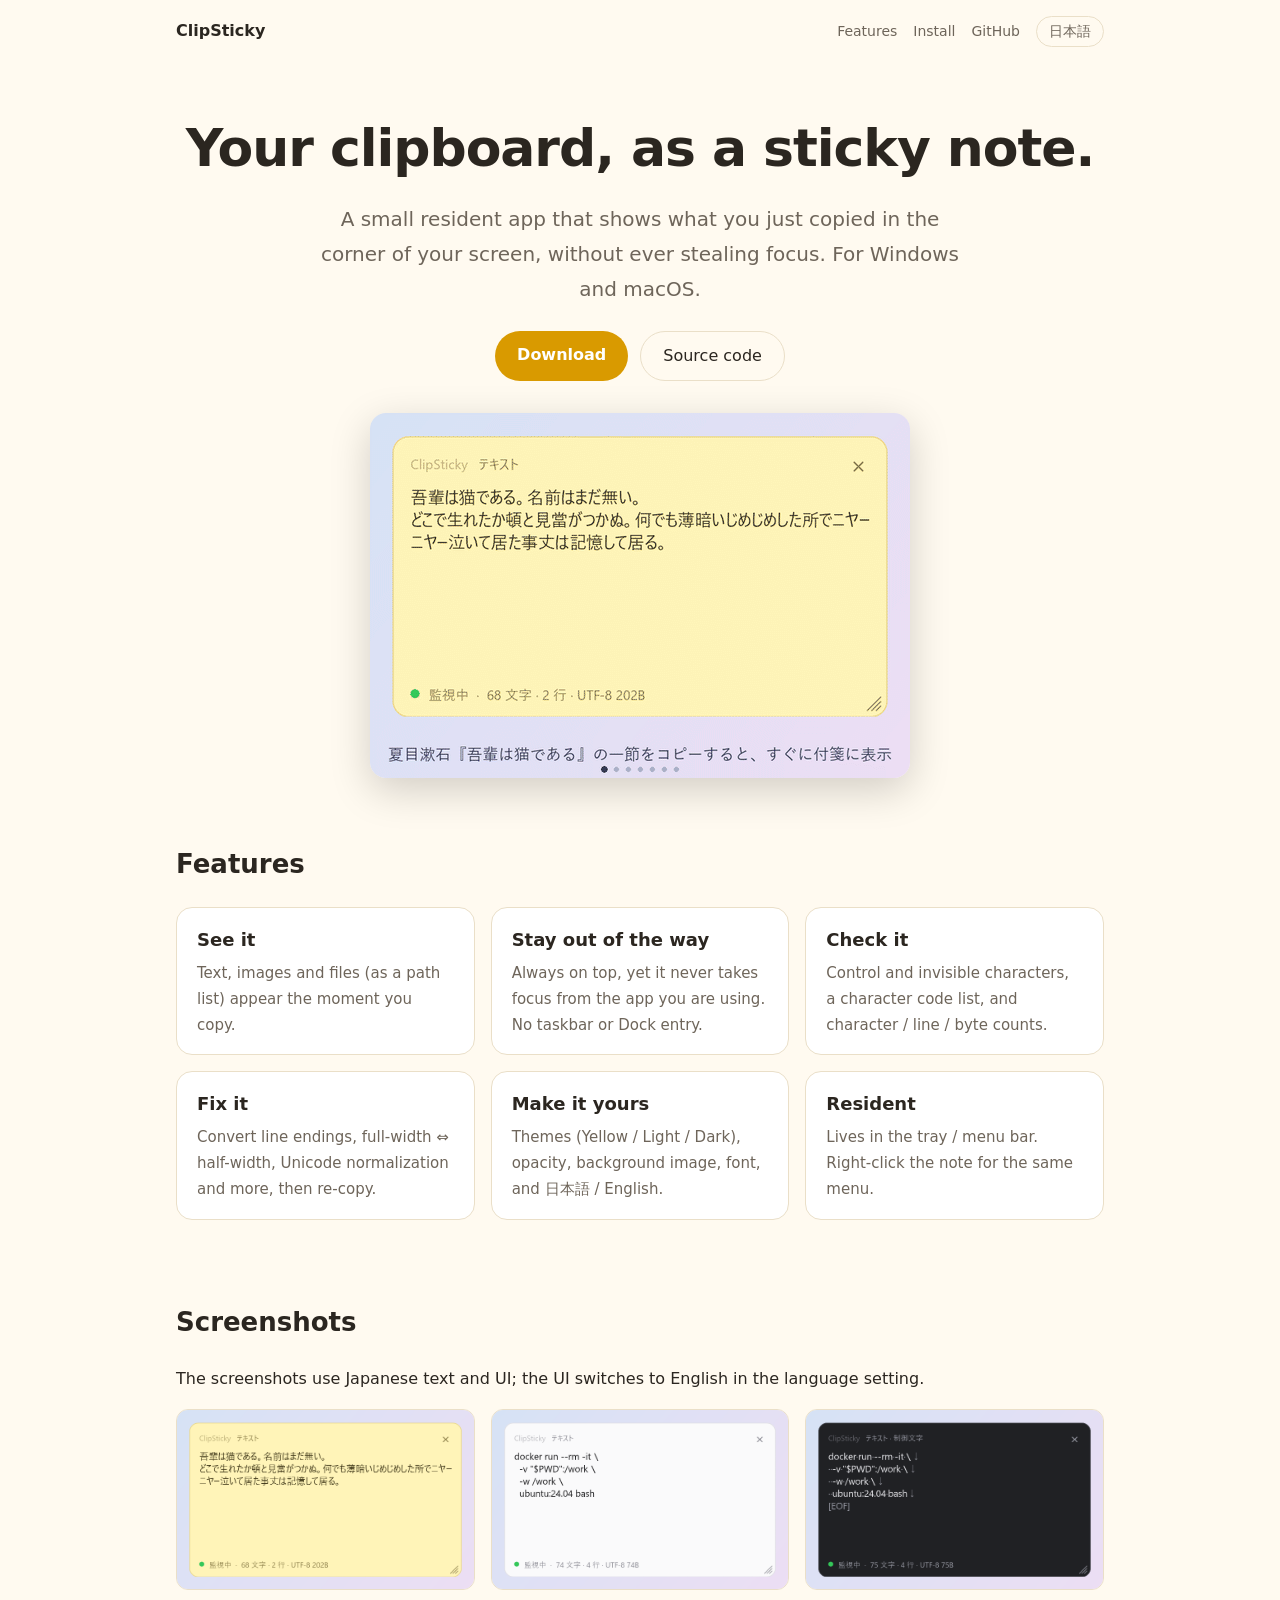
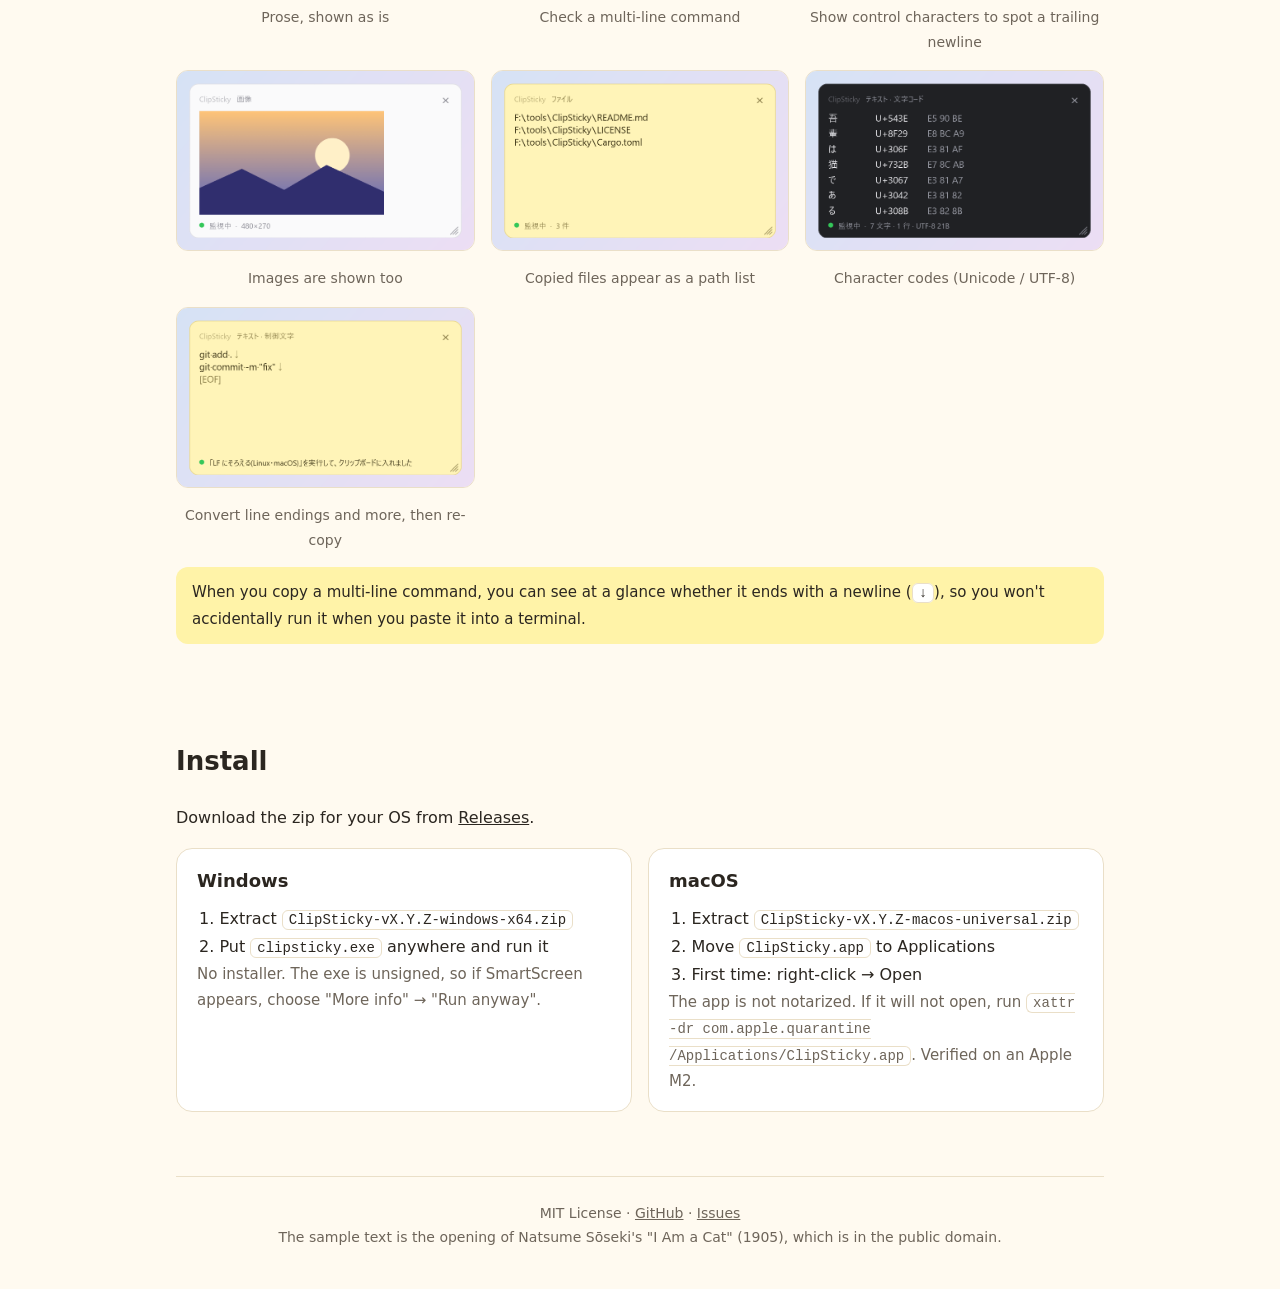
==== docs/en/index.html @ 487d05ed "GitHub Pages の紹介ページ(日本語 / English)を追加する docs/index.html(日本語)、docs/en/index.html(English)、docs/site.c" ====
<!doctype html>
<html lang="en">
<head>
<meta charset="utf-8">
<meta name="viewport" content="width=device-width, initial-scale=1">
<title>ClipSticky - Your clipboard as a sticky note</title>
<meta name="description" content="A small resident app that shows the latest clipboard contents as a sticky note in the corner of your screen. Windows and macOS, MIT licensed.">
<meta property="og:title" content="ClipSticky">
<meta property="og:description" content="A small resident app that shows the latest clipboard contents as a sticky note.">
<meta property="og:image" content="https://equinox79.github.io/ClipSticky/images/scene-3.png">
<link rel="alternate" hreflang="ja" href="https://equinox79.github.io/ClipSticky/">
<link rel="stylesheet" href="../site.css">
</head>
<body>
<div class="wrap">
  <header class="top">
    <span>ClipSticky</span>
    <nav>
      <a href="#features">Features</a>
      <a href="#install">Install</a>
      <a href="https://github.com/equinox79/ClipSticky">GitHub</a>
      <a class="lang" href="../" hreflang="ja">日本語</a>
    </nav>
  </header>

  <div class="hero">
    <h1>Your clipboard, as a sticky note.</h1>
    <p class="lead">A small resident app that shows what you just copied in the corner of your screen, without ever stealing focus. For Windows and macOS.</p>
    <div class="buttons">
      <a class="btn" href="https://github.com/equinox79/ClipSticky/releases/latest">Download</a>
      <a class="btn sub" href="https://github.com/equinox79/ClipSticky">Source code</a>
    </div>
    <img class="demo" src="../images/demo.gif" alt="ClipSticky in action: prose, a multi-line command, an image, files, a character code list and text conversion shown on a sticky note">
  </div>

  <section id="features">
    <h2>Features</h2>
    <div class="features">
      <div class="card"><h3>See it</h3><p>Text, images and files (as a path list) appear the moment you copy.</p></div>
      <div class="card"><h3>Stay out of the way</h3><p>Always on top, yet it never takes focus from the app you are using. No taskbar or Dock entry.</p></div>
      <div class="card"><h3>Check it</h3><p>Control and invisible characters, a character code list, and character / line / byte counts.</p></div>
      <div class="card"><h3>Fix it</h3><p>Convert line endings, full-width ⇔ half-width, Unicode normalization and more, then re-copy.</p></div>
      <div class="card"><h3>Make it yours</h3><p>Themes (Yellow / Light / Dark), opacity, background image, font, and 日本語 / English.</p></div>
      <div class="card"><h3>Resident</h3><p>Lives in the tray / menu bar. Right-click the note for the same menu.</p></div>
    </div>
  </section>

  <section id="shots">
    <h2>Screenshots</h2>
    <p>The screenshots use Japanese text and UI; the UI switches to English in the language setting.</p>
    <div class="shots">
      <figure><img src="../images/scene-1.png" alt="Prose" loading="lazy"><figcaption>Prose, shown as is</figcaption></figure>
      <figure><img src="../images/scene-2.png" alt="Multi-line command" loading="lazy"><figcaption>Check a multi-line command</figcaption></figure>
      <figure><img src="../images/scene-3.png" alt="Control characters" loading="lazy"><figcaption>Show control characters to spot a trailing newline</figcaption></figure>
      <figure><img src="../images/scene-4.png" alt="Image" loading="lazy"><figcaption>Images are shown too</figcaption></figure>
      <figure><img src="../images/scene-5.png" alt="File list" loading="lazy"><figcaption>Copied files appear as a path list</figcaption></figure>
      <figure><img src="../images/scene-6.png" alt="Character code list" loading="lazy"><figcaption>Character codes (Unicode / UTF-8)</figcaption></figure>
      <figure><img src="../images/scene-7.png" alt="Line ending conversion" loading="lazy"><figcaption>Convert line endings and more, then re-copy</figcaption></figure>
    </div>
    <p class="note">When you copy a multi-line command, you can see at a glance whether it ends with a newline (<code>↓</code>), so you won't accidentally run it when you paste it into a terminal.</p>
  </section>

  <section id="install">
    <h2>Install</h2>
    <p>Download the zip for your OS from <a href="https://github.com/equinox79/ClipSticky/releases/latest">Releases</a>.</p>
    <div class="cols">
      <div class="card">
        <h3>Windows</h3>
        <ol>
          <li>Extract <code>ClipSticky-vX.Y.Z-windows-x64.zip</code></li>
          <li>Put <code>clipsticky.exe</code> anywhere and run it</li>
        </ol>
        <p>No installer. The exe is unsigned, so if SmartScreen appears, choose "More info" → "Run anyway".</p>
      </div>
      <div class="card">
        <h3>macOS</h3>
        <ol>
          <li>Extract <code>ClipSticky-vX.Y.Z-macos-universal.zip</code></li>
          <li>Move <code>ClipSticky.app</code> to Applications</li>
          <li>First time: right-click → Open</li>
        </ol>
        <p>The app is not notarized. If it will not open, run <code>xattr -dr com.apple.quarantine /Applications/ClipSticky.app</code>. Verified on an Apple M2.</p>
      </div>
    </div>
  </section>

  <footer>
    MIT License · <a href="https://github.com/equinox79/ClipSticky">GitHub</a> · <a href="https://github.com/equinox79/ClipSticky/issues">Issues</a><br>
    The sample text is the opening of Natsume Sōseki's "I Am a Cat" (1905), which is in the public domain.
  </footer>
</div>
</body>
</html>
---- docs/site.css ----
:root {
  --bg: #fffaf0;
  --fg: #2b2620;
  --muted: #6e655a;
  --card: #ffffff;
  --line: #eadfc8;
  --accent: #d99a00;
  --accent-fg: #ffffff;
  --note: #fff3a8;
}
@media (prefers-color-scheme: dark) {
  :root {
    --bg: #1c1a17;
    --fg: #efe9dc;
    --muted: #a39a8b;
    --card: #26231f;
    --line: #3a352e;
    --accent: #f0b429;
    --accent-fg: #1c1a17;
    --note: #3a3418;
  }
}
* { box-sizing: border-box; }
html { scroll-behavior: smooth; }
body {
  margin: 0;
  background: var(--bg);
  color: var(--fg);
  font: 16px/1.75 system-ui, -apple-system, "Segoe UI", "Hiragino Sans", "Yu Gothic UI", sans-serif;
}
a { color: inherit; }
.wrap { max-width: 960px; margin: 0 auto; padding: 0 16px; }
header.top {
  display: flex; justify-content: space-between; align-items: center;
  padding: 16px 0; font-weight: 700;
}
header.top nav { display: flex; gap: 16px; align-items: center; font-weight: 400; font-size: 14px; }
header.top nav a { text-decoration: none; color: var(--muted); }
header.top nav a:hover { color: var(--fg); }
.lang { border: 1px solid var(--line); border-radius: 999px; padding: 2px 12px; }
.hero { text-align: center; padding: 40px 0 24px; }
.hero h1 { font-size: clamp(32px, 7vw, 52px); margin: 0 0 8px; letter-spacing: -0.02em; }
.hero p.lead { font-size: clamp(16px, 2.6vw, 20px); color: var(--muted); margin: 0 auto 24px; max-width: 640px; }
.buttons { display: flex; gap: 12px; justify-content: center; flex-wrap: wrap; margin-bottom: 32px; }
.btn {
  display: inline-block; padding: 10px 22px; border-radius: 999px; text-decoration: none;
  background: var(--accent); color: var(--accent-fg); font-weight: 700;
}
.btn.sub { background: transparent; color: var(--fg); border: 1px solid var(--line); font-weight: 400; }
.demo { display: block; margin: 0 auto; width: min(100%, 540px); height: auto; border-radius: 16px; box-shadow: 0 12px 40px rgba(0, 0, 0, 0.18); }
section { padding: 40px 0; }
section h2 { font-size: 26px; margin: 0 0 20px; }
.features { display: grid; grid-template-columns: repeat(auto-fit, minmax(260px, 1fr)); gap: 16px; }
.card { background: var(--card); border: 1px solid var(--line); border-radius: 16px; padding: 16px 20px; }
.card h3 { margin: 0 0 4px; font-size: 18px; }
.card p { margin: 0; color: var(--muted); font-size: 15px; }
.shots { display: grid; grid-template-columns: repeat(auto-fit, minmax(260px, 1fr)); gap: 16px; }
.shots figure { margin: 0; text-align: center; }
.shots img { width: 100%; height: auto; border-radius: 12px; border: 1px solid var(--line); }
.shots figcaption { font-size: 14px; color: var(--muted); margin-top: 6px; }
.note { background: var(--note); border-radius: 12px; padding: 12px 16px; font-size: 15px; }
code, pre { font-family: ui-monospace, "SFMono-Regular", Consolas, monospace; font-size: 14px; }
code { background: var(--card); border: 1px solid var(--line); border-radius: 6px; padding: 1px 6px; }
pre { background: var(--card); border: 1px solid var(--line); border-radius: 12px; padding: 12px 16px; overflow-x: auto; }
pre code { border: 0; padding: 0; background: none; }
.cols { display: grid; grid-template-columns: repeat(auto-fit, minmax(280px, 1fr)); gap: 16px; }
ol { padding-left: 1.4em; margin: 8px 0 0; }
footer { border-top: 1px solid var(--line); margin-top: 24px; padding: 24px 0 40px; color: var(--muted); font-size: 14px; text-align: center; }
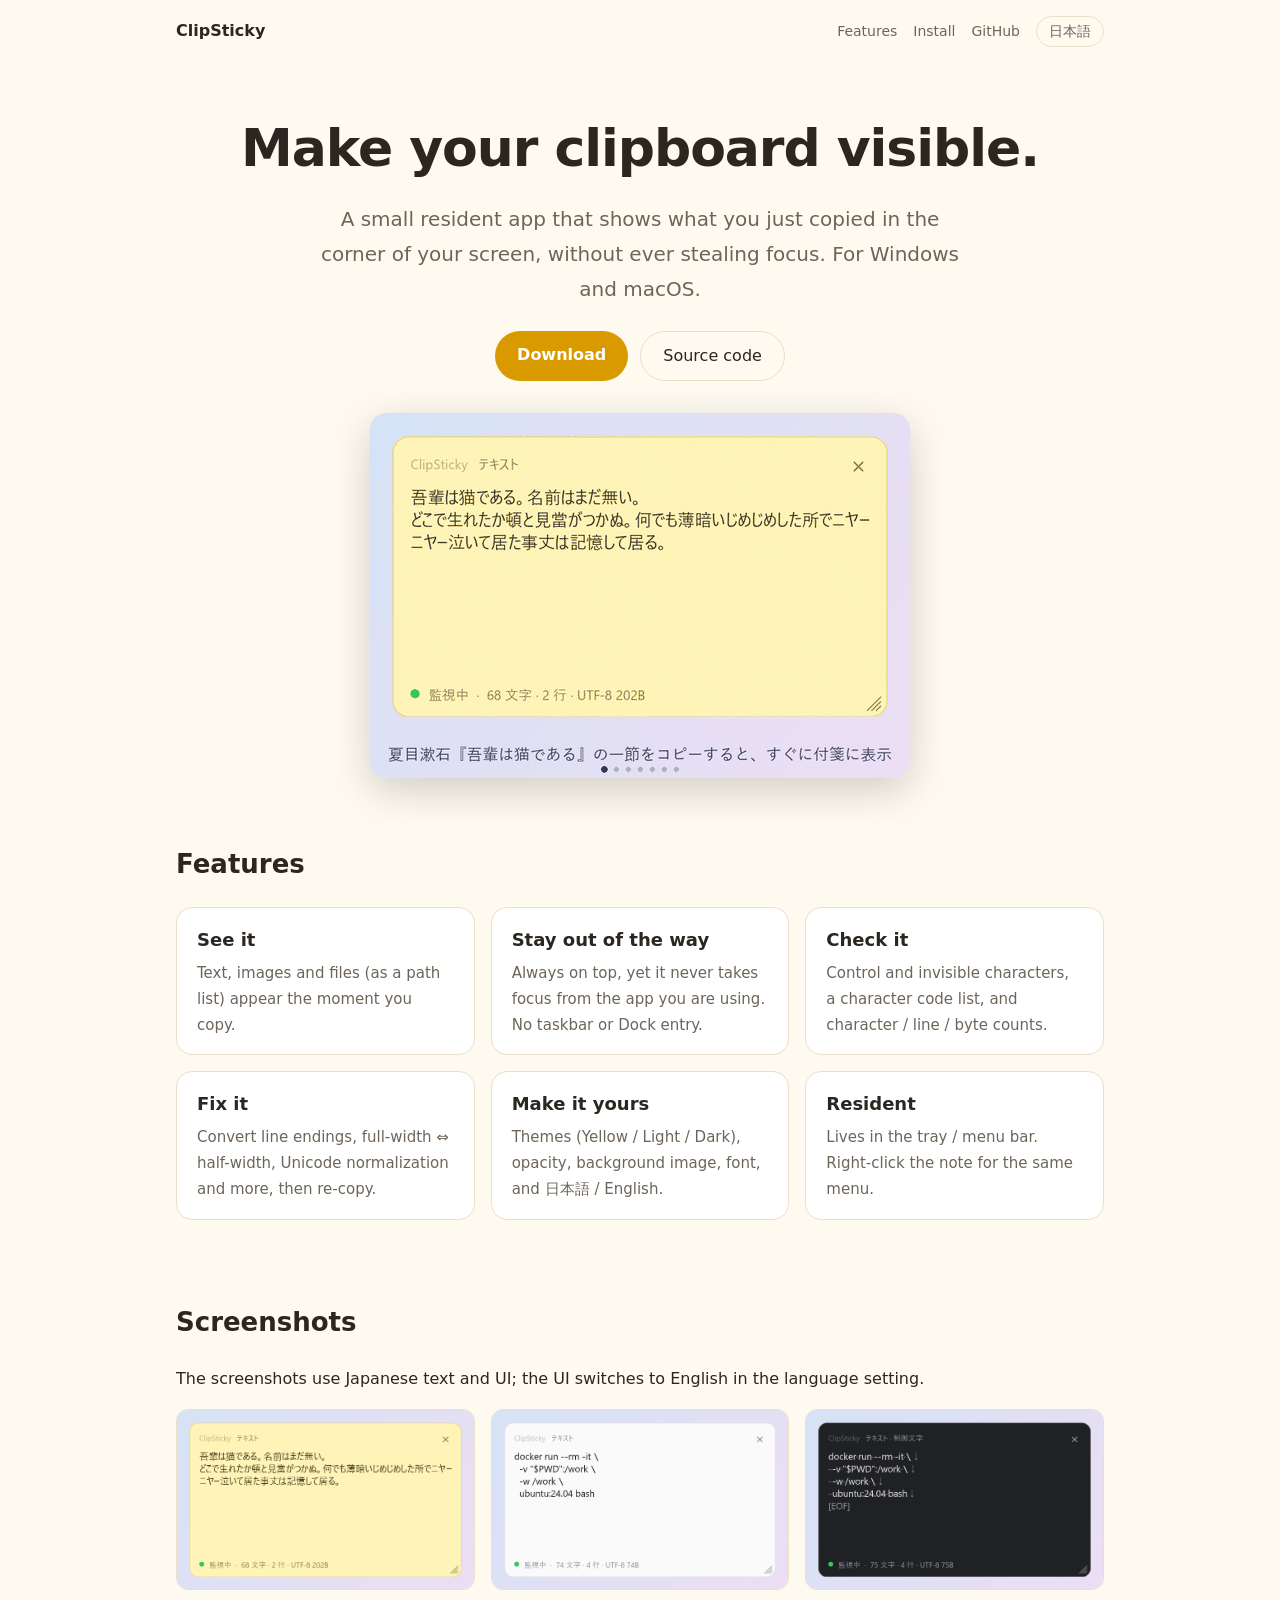
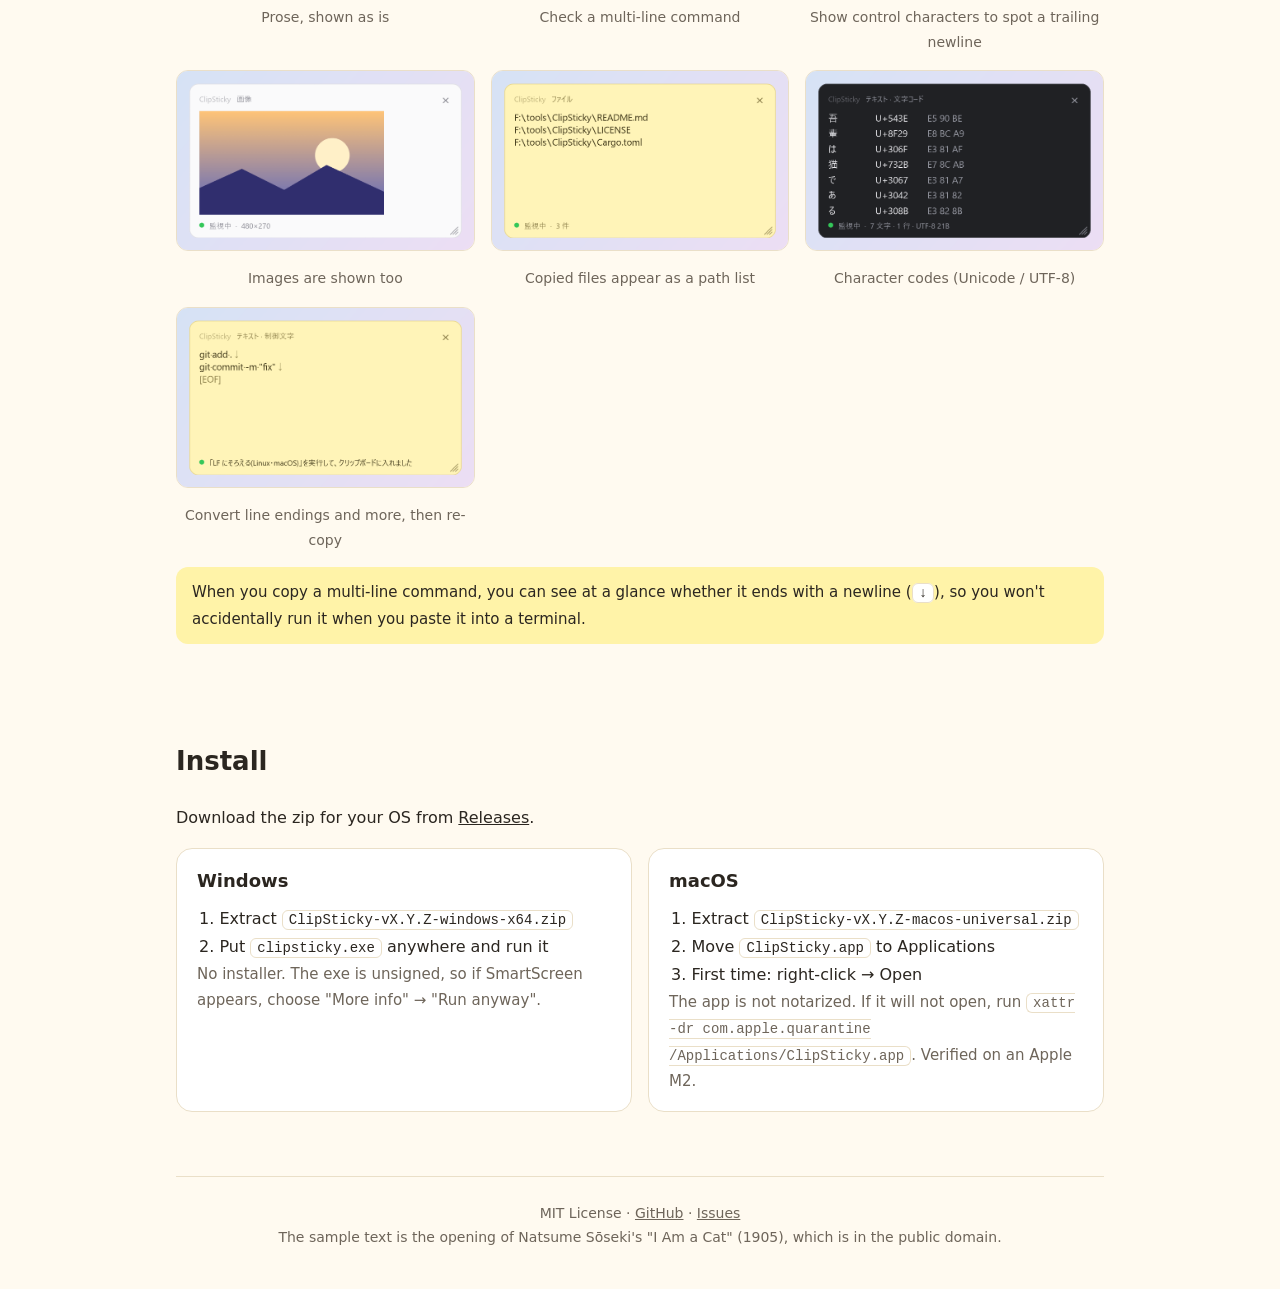
==== commit 470cfaab: "紹介ページのキャッチコピーを「クリップボードを見える化します」にする" ====
--- a/docs/en/index.html
+++ b/docs/en/index.html
@@ -24,7 +24,7 @@
   </header>
 
   <div class="hero">
-    <h1>Your clipboard, as a sticky note.</h1>
+    <h1>Make your clipboard visible.</h1>
     <p class="lead">A small resident app that shows what you just copied in the corner of your screen, without ever stealing focus. For Windows and macOS.</p>
     <div class="buttons">
       <a class="btn" href="https://github.com/equinox79/ClipSticky/releases/latest">Download</a>
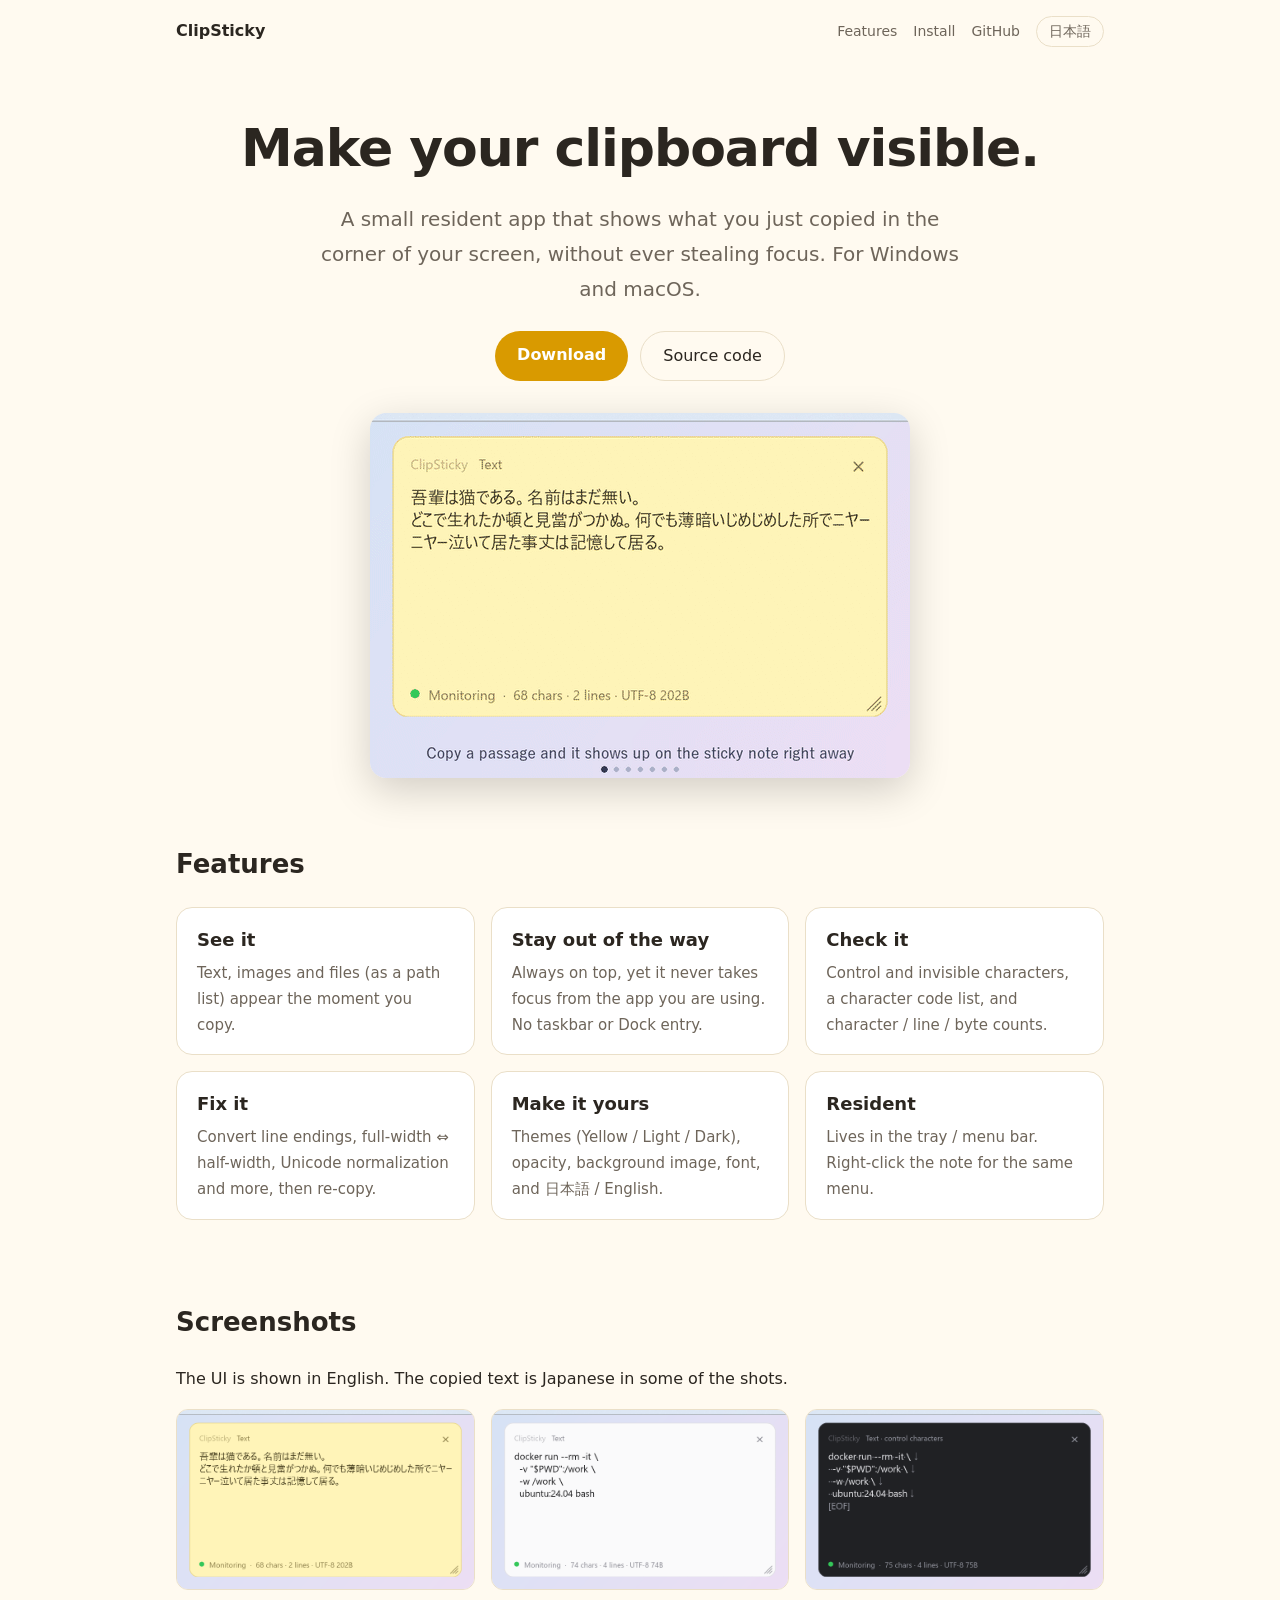
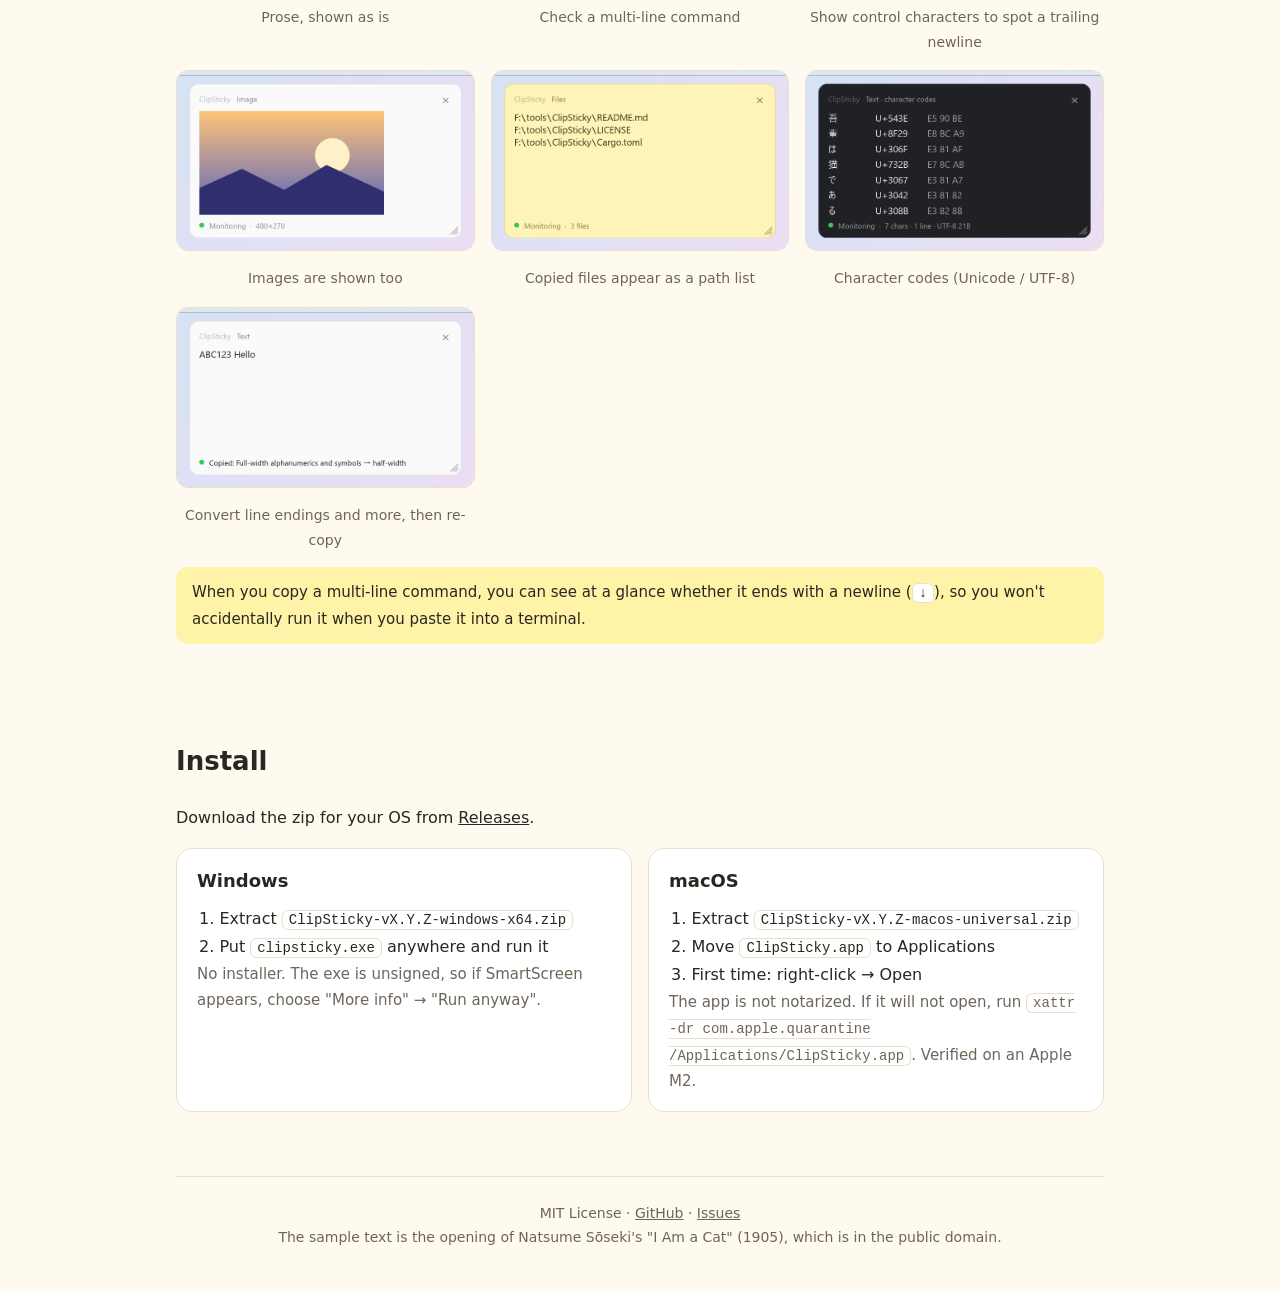
==== commit ac1ba930: "英語版の README と紹介ページのスクリーンショットを、英語の画面にする docs/images/en に、英語の UI で撮り直した場面 1〜7 とアニメ GIF を追加する。場面 7 は、全角" ====
--- a/docs/en/index.html
+++ b/docs/en/index.html
@@ -7,10 +7,22 @@
 <meta name="description" content="A small resident app that shows the latest clipboard contents as a sticky note in the corner of your screen. Windows and macOS, MIT licensed.">
 <meta property="og:title" content="ClipSticky">
 <meta property="og:description" content="A small resident app that shows the latest clipboard contents as a sticky note.">
-<meta property="og:image" content="https://equinox79.github.io/ClipSticky/images/scene-3.png">
+<meta property="og:image" content="https://equinox79.github.io/ClipSticky/images/en/scene-3.png">
 <link rel="alternate" hreflang="ja" href="https://equinox79.github.io/ClipSticky/">
 <link rel="stylesheet" href="../site.css">
-</head>
+<script>
+// 言語の切り替え: 選んだ言語を覚え、初回はブラウザの言語に合わせる / Remember the choice; first visit follows the browser language
+(function () {
+  var KEY = 'clipsticky-lang', here = 'en', stored = null;
+  try { stored = localStorage.getItem(KEY); } catch (e) {}
+  document.addEventListener('click', function (e) {
+    var a = e.target.closest && e.target.closest('a.lang');
+    if (a) { try { localStorage.setItem(KEY, a.hreflang); } catch (e2) {} }
+  });
+  var want = stored || ((navigator.language || 'en').slice(0, 2) === 'ja' ? 'ja' : 'en');
+  if (want !== here && !location.hash) location.replace('../');
+})();
+</script></head>
 <body>
 <div class="wrap">
   <header class="top">
@@ -30,7 +42,7 @@
       <a class="btn" href="https://github.com/equinox79/ClipSticky/releases/latest">Download</a>
       <a class="btn sub" href="https://github.com/equinox79/ClipSticky">Source code</a>
     </div>
-    <img class="demo" src="../images/demo.gif" alt="ClipSticky in action: prose, a multi-line command, an image, files, a character code list and text conversion shown on a sticky note">
+    <img class="demo" src="../images/en/demo.gif" alt="ClipSticky in action: prose, a multi-line command, an image, files, a character code list and text conversion shown on a sticky note">
   </div>
 
   <section id="features">
@@ -47,15 +59,15 @@
 
   <section id="shots">
     <h2>Screenshots</h2>
-    <p>The screenshots use Japanese text and UI; the UI switches to English in the language setting.</p>
+    <p>The UI is shown in English. The copied text is Japanese in some of the shots.</p>
     <div class="shots">
-      <figure><img src="../images/scene-1.png" alt="Prose" loading="lazy"><figcaption>Prose, shown as is</figcaption></figure>
-      <figure><img src="../images/scene-2.png" alt="Multi-line command" loading="lazy"><figcaption>Check a multi-line command</figcaption></figure>
-      <figure><img src="../images/scene-3.png" alt="Control characters" loading="lazy"><figcaption>Show control characters to spot a trailing newline</figcaption></figure>
-      <figure><img src="../images/scene-4.png" alt="Image" loading="lazy"><figcaption>Images are shown too</figcaption></figure>
-      <figure><img src="../images/scene-5.png" alt="File list" loading="lazy"><figcaption>Copied files appear as a path list</figcaption></figure>
-      <figure><img src="../images/scene-6.png" alt="Character code list" loading="lazy"><figcaption>Character codes (Unicode / UTF-8)</figcaption></figure>
-      <figure><img src="../images/scene-7.png" alt="Line ending conversion" loading="lazy"><figcaption>Convert line endings and more, then re-copy</figcaption></figure>
+      <figure><img src="../images/en/scene-1.png" alt="Prose" loading="lazy"><figcaption>Prose, shown as is</figcaption></figure>
+      <figure><img src="../images/en/scene-2.png" alt="Multi-line command" loading="lazy"><figcaption>Check a multi-line command</figcaption></figure>
+      <figure><img src="../images/en/scene-3.png" alt="Control characters" loading="lazy"><figcaption>Show control characters to spot a trailing newline</figcaption></figure>
+      <figure><img src="../images/en/scene-4.png" alt="Image" loading="lazy"><figcaption>Images are shown too</figcaption></figure>
+      <figure><img src="../images/en/scene-5.png" alt="File list" loading="lazy"><figcaption>Copied files appear as a path list</figcaption></figure>
+      <figure><img src="../images/en/scene-6.png" alt="Character code list" loading="lazy"><figcaption>Character codes (Unicode / UTF-8)</figcaption></figure>
+      <figure><img src="../images/en/scene-7.png" alt="Line ending conversion" loading="lazy"><figcaption>Convert line endings and more, then re-copy</figcaption></figure>
     </div>
     <p class="note">When you copy a multi-line command, you can see at a glance whether it ends with a newline (<code>↓</code>), so you won't accidentally run it when you paste it into a terminal.</p>
   </section>
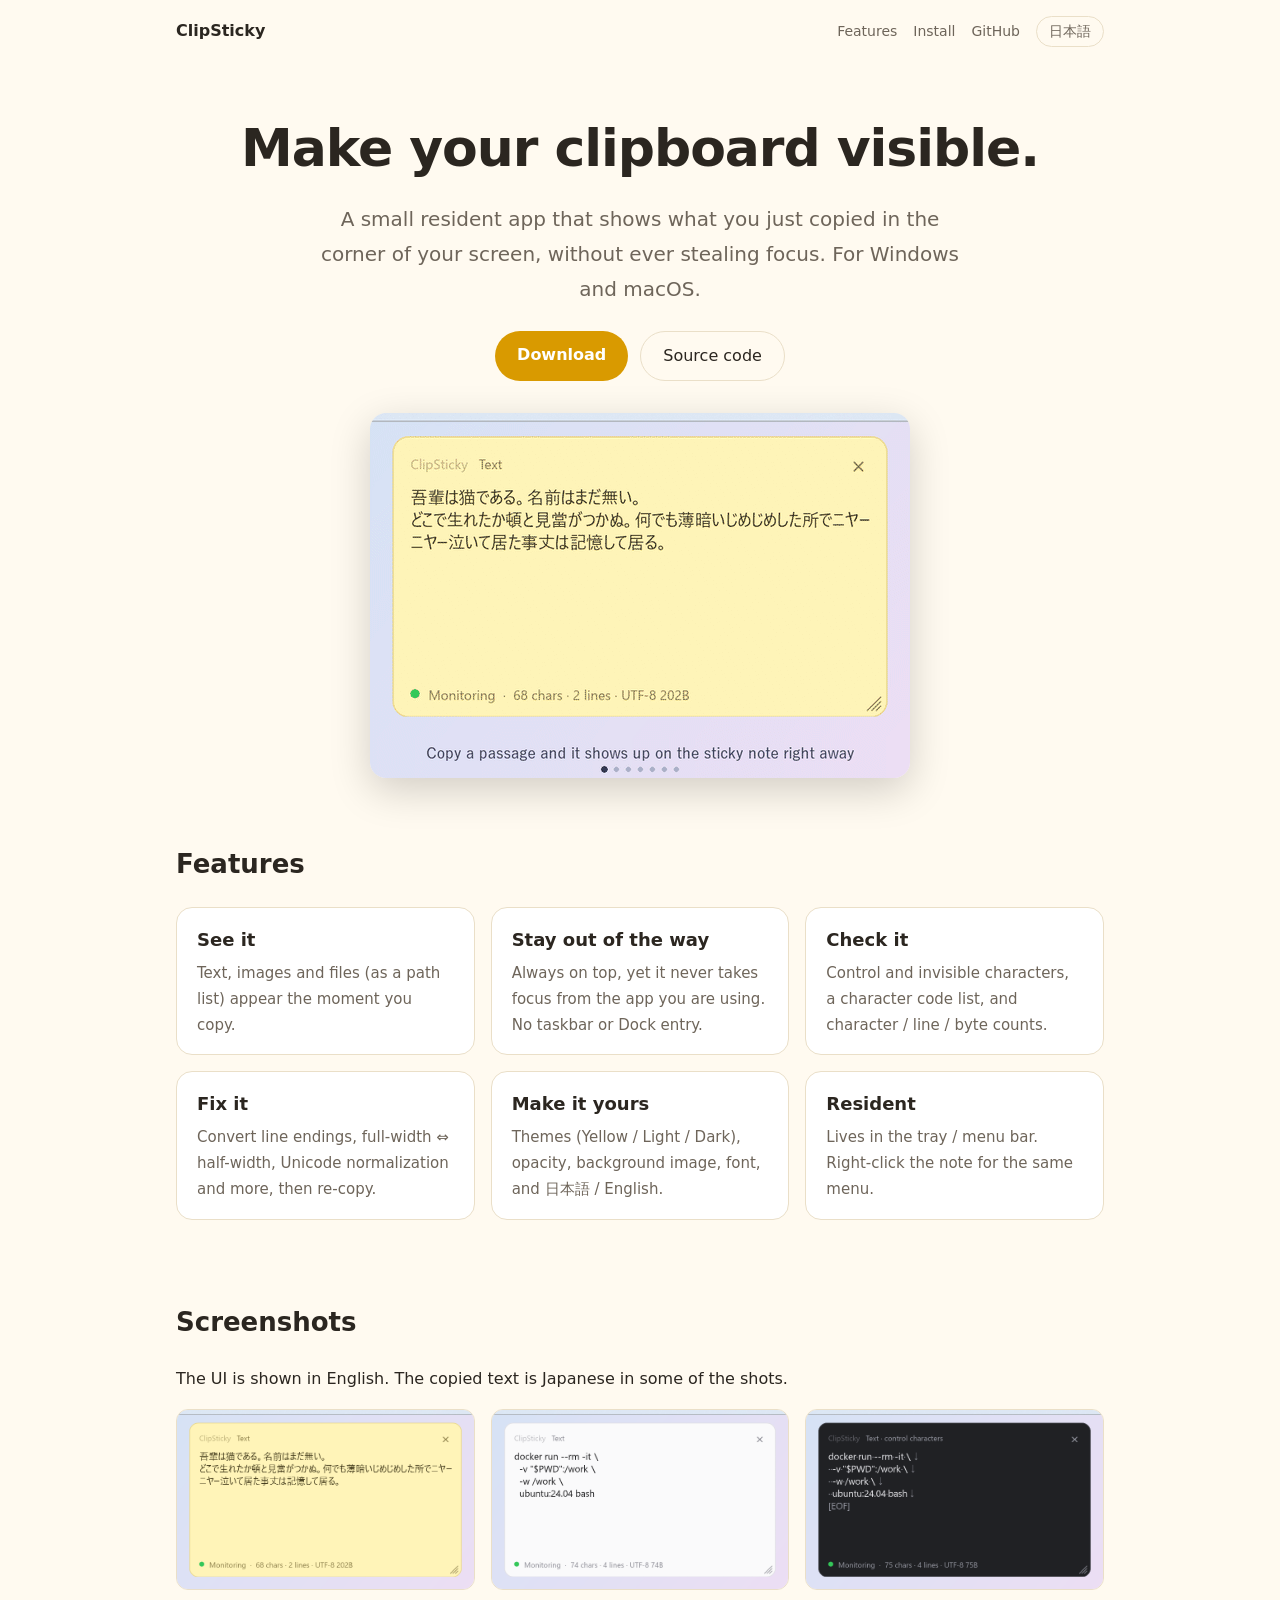
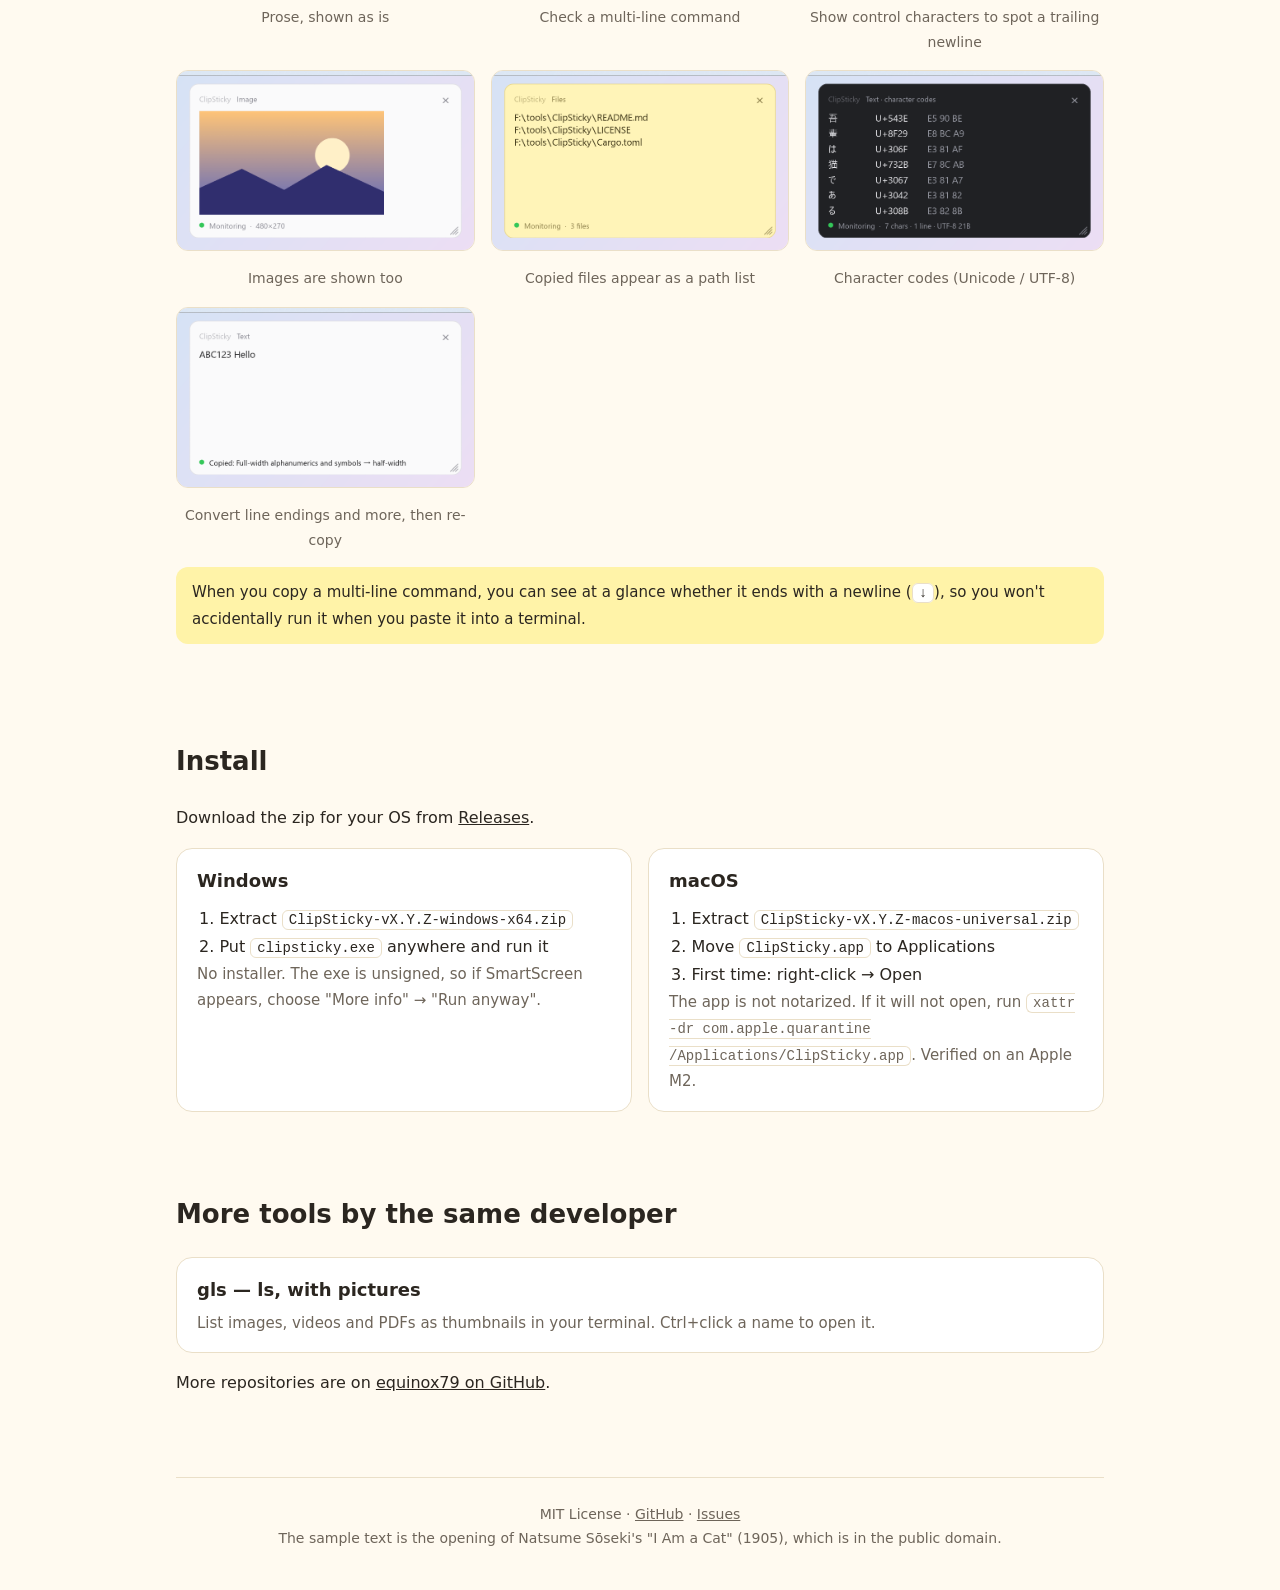
==== commit 169a29c0: "紹介ページに「同じ開発者のツール」(gls)を追加する" ====
--- a/docs/en/index.html
+++ b/docs/en/index.html
@@ -96,6 +96,17 @@
     </div>
   </section>
 
+  <section id="more">
+    <h2>More tools by the same developer</h2>
+    <div class="features">
+      <a class="card" href="https://equinox79.github.io/gls/" style="text-decoration:none;color:inherit">
+        <h3>gls — ls, with pictures</h3>
+        <p>List images, videos and PDFs as thumbnails in your terminal. Ctrl+click a name to open it.</p>
+      </a>
+    </div>
+    <p style="margin-top:16px">More repositories are on <a href="https://github.com/equinox79">equinox79 on GitHub</a>.</p>
+  </section>
+
   <footer>
     MIT License · <a href="https://github.com/equinox79/ClipSticky">GitHub</a> · <a href="https://github.com/equinox79/ClipSticky/issues">Issues</a><br>
     The sample text is the opening of Natsume Sōseki's "I Am a Cat" (1905), which is in the public domain.
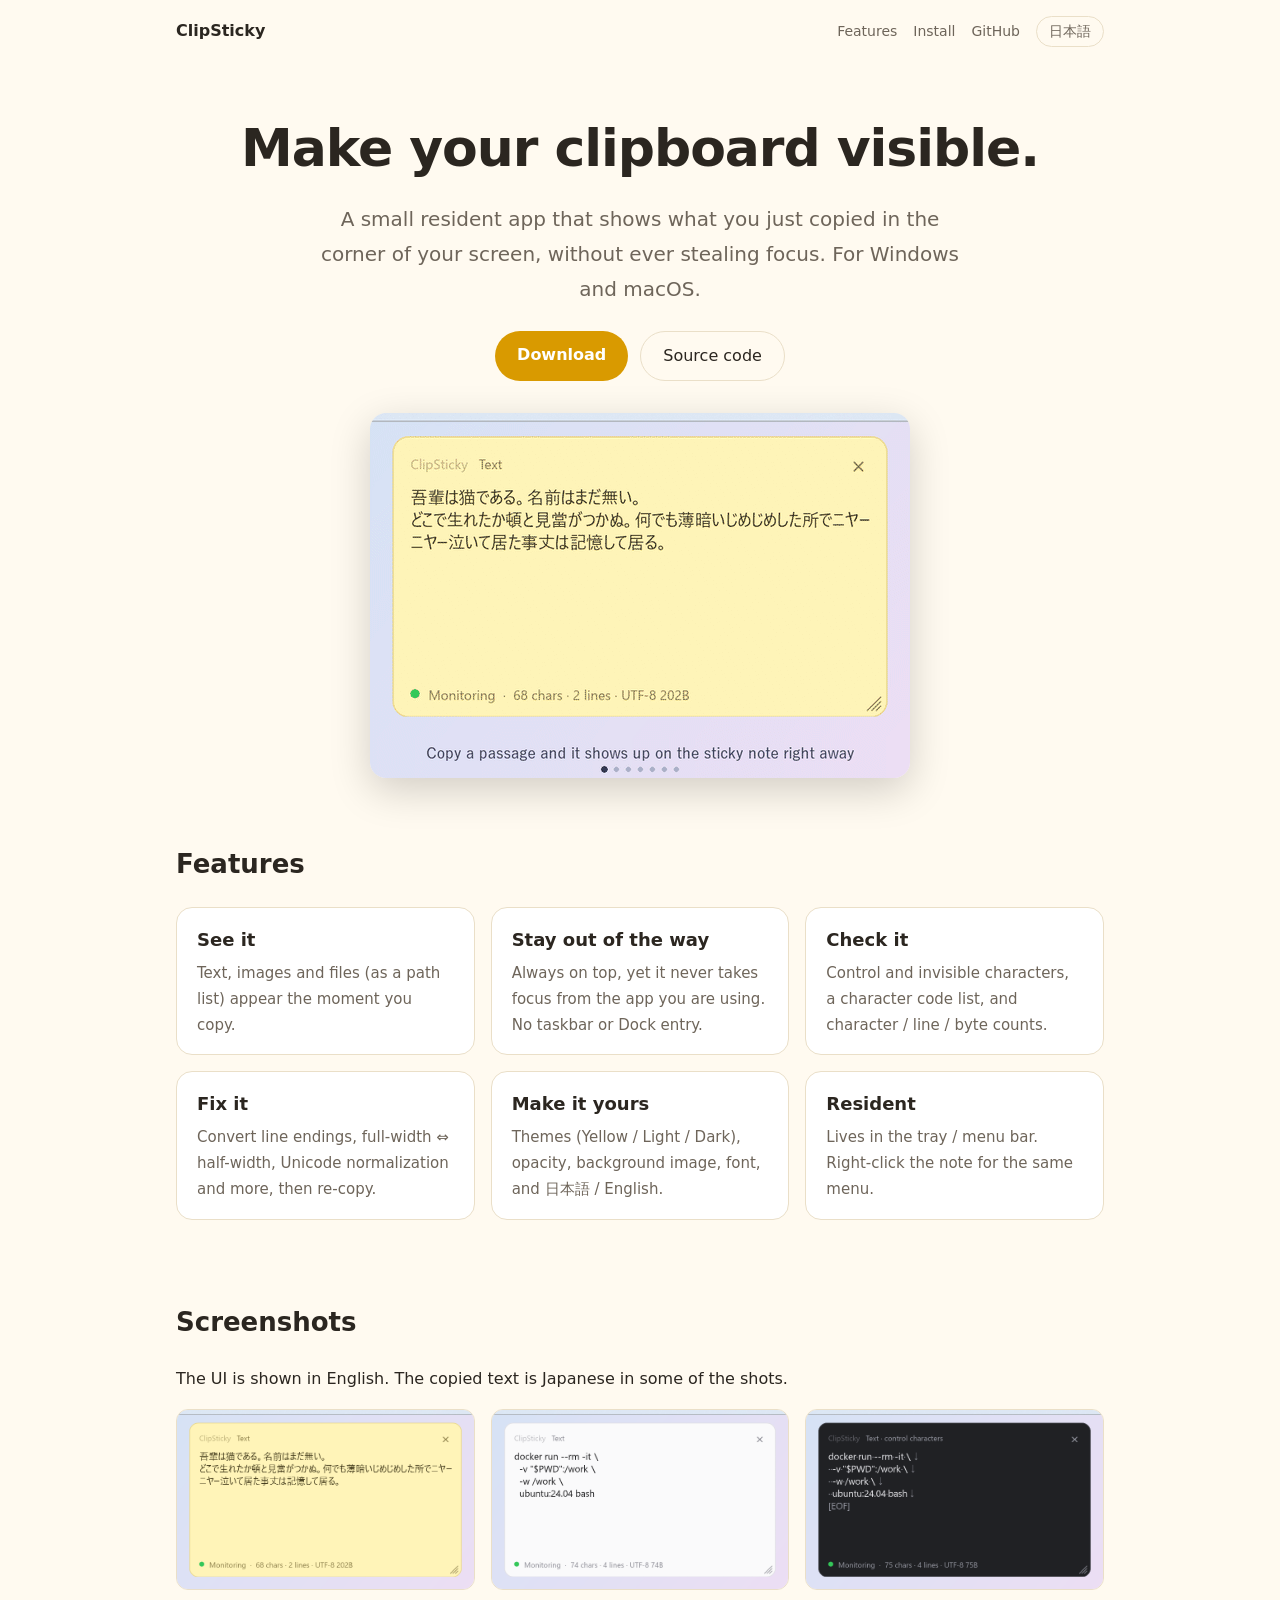
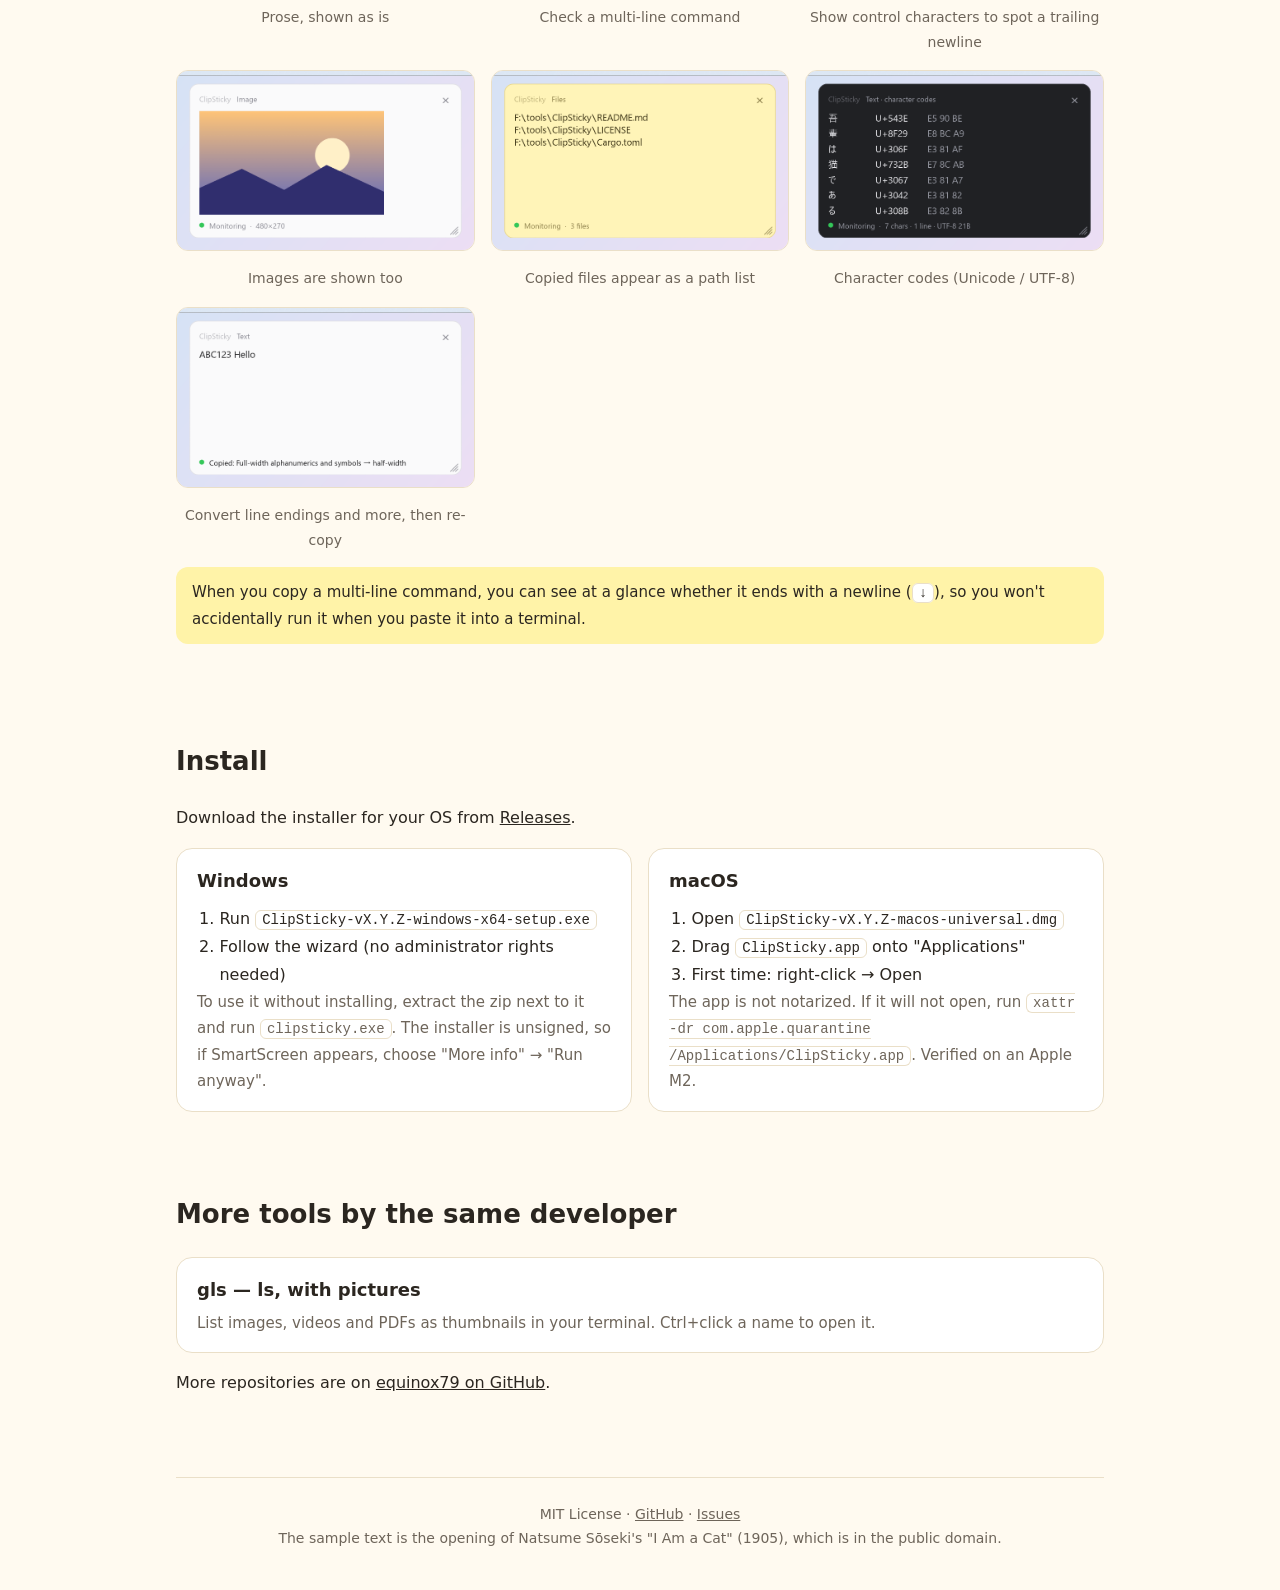
==== commit d2de1f0b: "インストーラー形式の配布を標準にする(Windows: Inno Setup、macOS: dmg) - Windows: packaging/windows/clipsticky.iss と bui" ====
--- a/docs/en/index.html
+++ b/docs/en/index.html
@@ -74,21 +74,21 @@
 
   <section id="install">
     <h2>Install</h2>
-    <p>Download the zip for your OS from <a href="https://github.com/equinox79/ClipSticky/releases/latest">Releases</a>.</p>
+    <p>Download the installer for your OS from <a href="https://github.com/equinox79/ClipSticky/releases/latest">Releases</a>.</p>
     <div class="cols">
       <div class="card">
         <h3>Windows</h3>
         <ol>
-          <li>Extract <code>ClipSticky-vX.Y.Z-windows-x64.zip</code></li>
-          <li>Put <code>clipsticky.exe</code> anywhere and run it</li>
+          <li>Run <code>ClipSticky-vX.Y.Z-windows-x64-setup.exe</code></li>
+          <li>Follow the wizard (no administrator rights needed)</li>
         </ol>
-        <p>No installer. The exe is unsigned, so if SmartScreen appears, choose "More info" → "Run anyway".</p>
+        <p>To use it without installing, extract the zip next to it and run <code>clipsticky.exe</code>. The installer is unsigned, so if SmartScreen appears, choose "More info" → "Run anyway".</p>
       </div>
       <div class="card">
         <h3>macOS</h3>
         <ol>
-          <li>Extract <code>ClipSticky-vX.Y.Z-macos-universal.zip</code></li>
-          <li>Move <code>ClipSticky.app</code> to Applications</li>
+          <li>Open <code>ClipSticky-vX.Y.Z-macos-universal.dmg</code></li>
+          <li>Drag <code>ClipSticky.app</code> onto "Applications"</li>
           <li>First time: right-click → Open</li>
         </ol>
         <p>The app is not notarized. If it will not open, run <code>xattr -dr com.apple.quarantine /Applications/ClipSticky.app</code>. Verified on an Apple M2.</p>
